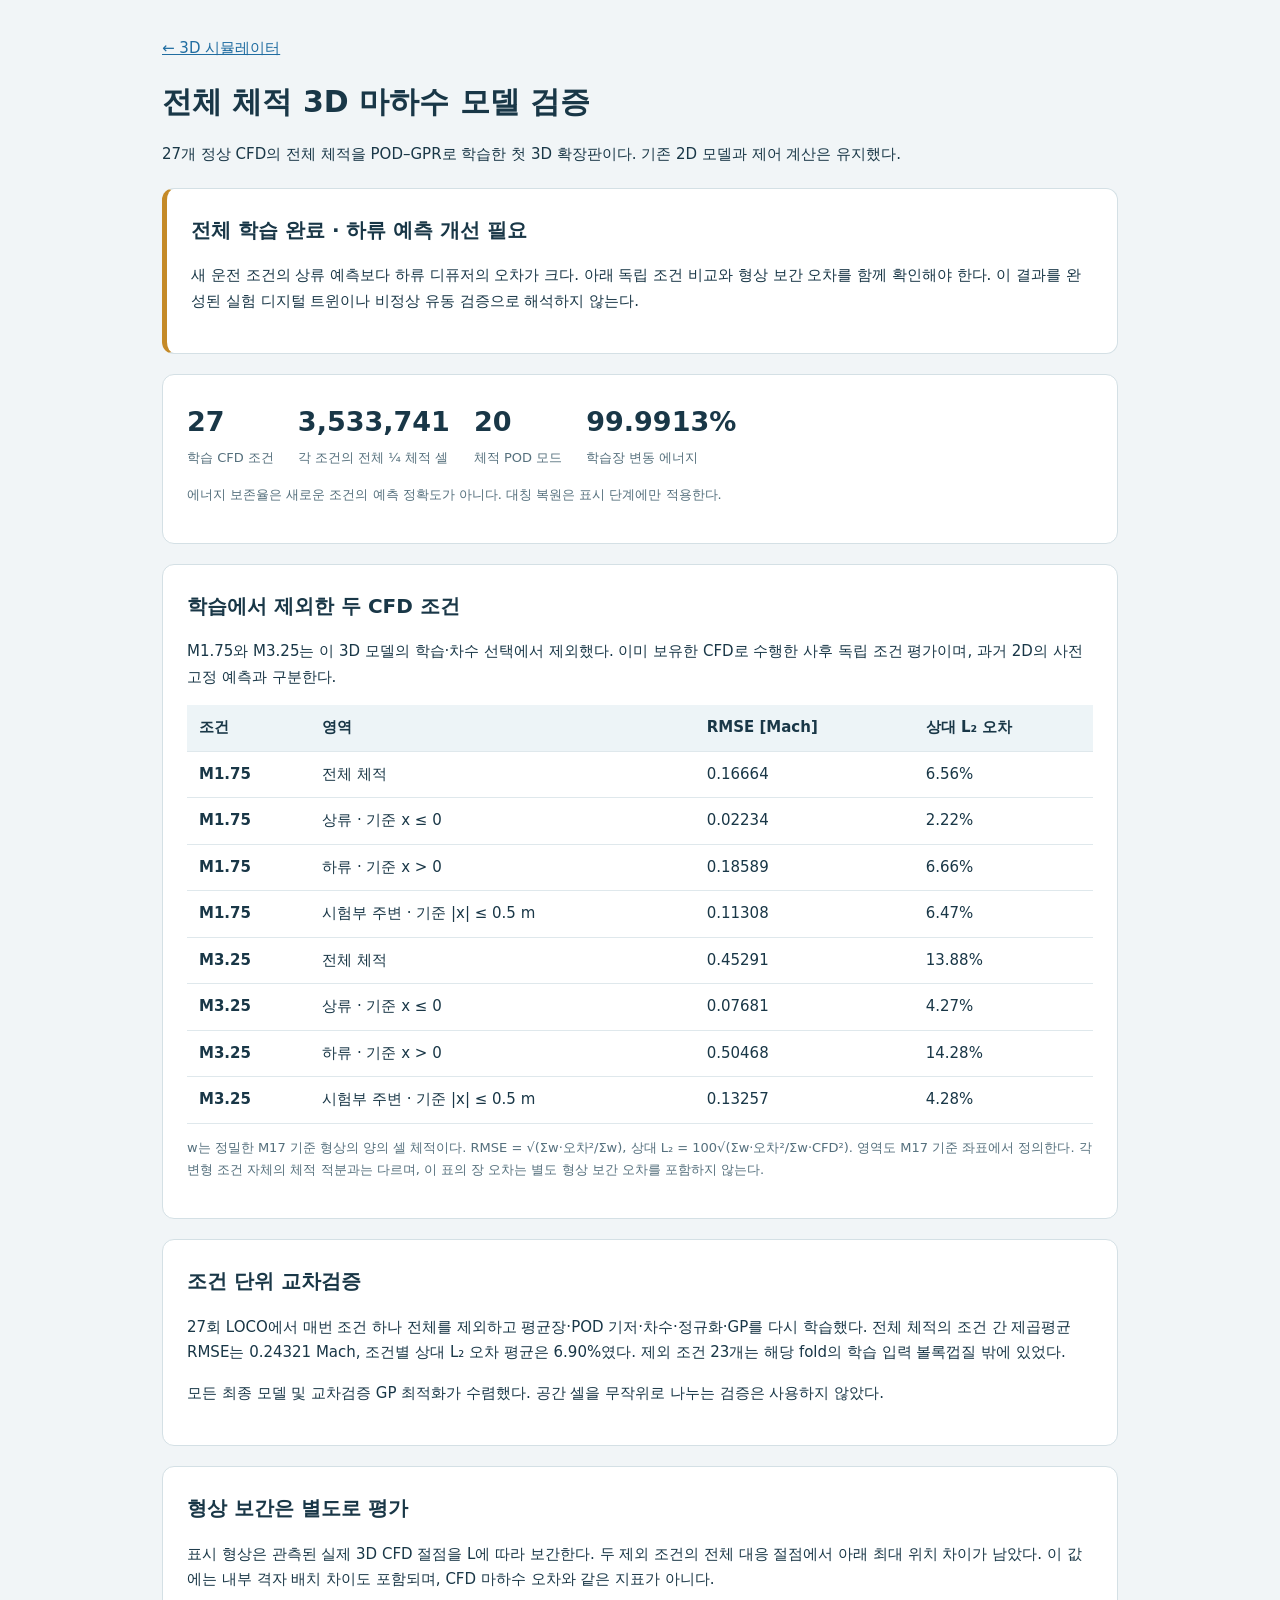
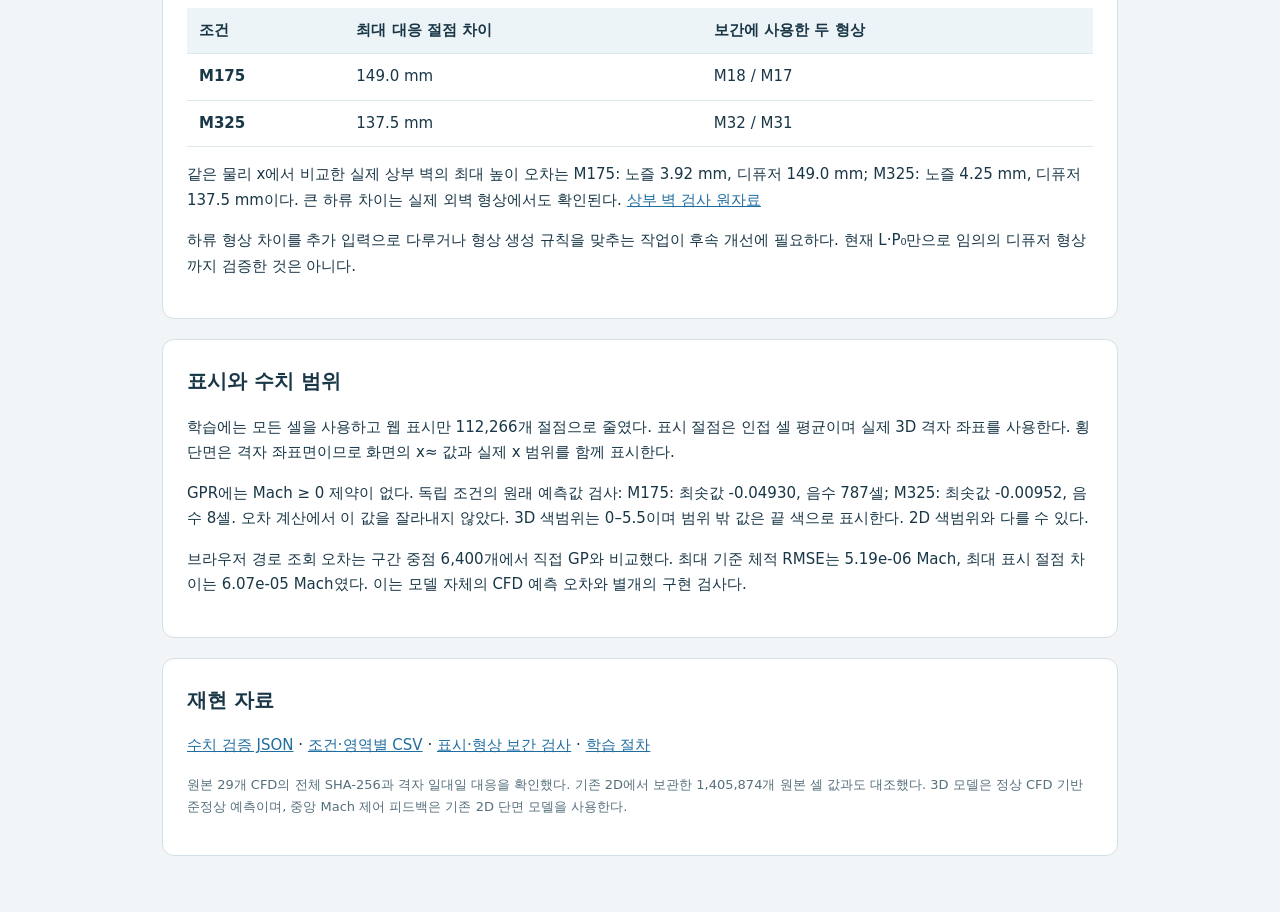
==== volume/validation.html @ 61a1408a "Add full-volume Mach POD-GPR model and interactive 3D view" ====
<!doctype html><html lang="ko"><meta charset="utf-8"><meta name="viewport" content="width=device-width,initial-scale=1">
<title>전체 체적 3D Mach 모델 검증</title><style>
*{box-sizing:border-box}body{margin:0;background:#f1f5f7;color:#193747;font:15px/1.7 system-ui,sans-serif}main{max-width:1000px;margin:auto;padding:36px 22px}a{color:#206da1}h1{font-size:30px;line-height:1.35}h2{font-size:20px;margin-top:0}.card{background:white;padding:24px;border:1px solid #d4e0e5;border-radius:12px;margin:20px 0}.notice{border-left:5px solid #c58a27}.small{font-size:13px;color:#55707d}.table{overflow-x:auto}table{border-collapse:collapse;width:100%;font-variant-numeric:tabular-nums}th,td{padding:10px 12px;border-bottom:1px solid #dfe8ec;text-align:left;white-space:nowrap}thead{background:#edf4f7}.numbers{display:flex;gap:24px;flex-wrap:wrap}.numbers strong{font-size:27px;display:block}.numbers span{font-size:13px;color:#55707d}code{font-size:13px}@media(max-width:600px){main{padding:20px 12px}.card{padding:17px}h1{font-size:25px}}
</style><main><a href="../?view=3d">← 3D 시뮬레이터</a><h1>전체 체적 3D 마하수 모델 검증</h1>
<p>27개 정상 CFD의 전체 체적을 POD–GPR로 학습한 첫 3D 확장판이다. 기존 2D 모델과 제어 계산은 유지했다.</p>
<section class="card notice"><h2>전체 학습 완료 · 하류 예측 개선 필요</h2><p>새 운전 조건의 상류 예측보다 하류 디퓨저의 오차가 크다. 아래 독립 조건 비교와 형상 보간 오차를 함께 확인해야 한다. 이 결과를 완성된 실험 디지털 트윈이나 비정상 유동 검증으로 해석하지 않는다.</p></section>
<section class="card"><div class="numbers"><div><strong>27</strong><span>학습 CFD 조건</span></div><div><strong>3,533,741</strong><span>각 조건의 전체 ¼ 체적 셀</span></div><div><strong>20</strong><span>체적 POD 모드</span></div><div><strong>99.9913%</strong><span>학습장 변동 에너지</span></div></div><p class="small">에너지 보존율은 새로운 조건의 예측 정확도가 아니다. 대칭 복원은 표시 단계에만 적용한다.</p></section>
<section class="card"><h2>학습에서 제외한 두 CFD 조건</h2><p>M1.75와 M3.25는 이 3D 모델의 학습·차수 선택에서 제외했다. 이미 보유한 CFD로 수행한 사후 독립 조건 평가이며, 과거 2D의 사전 고정 예측과 구분한다.</p><div class="table"><table><thead><tr><th>조건</th><th>영역</th><th>RMSE [Mach]</th><th>상대 L₂ 오차</th></tr></thead><tbody><tr><th>M1.75</th><td>전체 체적</td><td>0.16664</td><td>6.56%</td></tr><tr><th>M1.75</th><td>상류 · 기준 x ≤ 0</td><td>0.02234</td><td>2.22%</td></tr><tr><th>M1.75</th><td>하류 · 기준 x > 0</td><td>0.18589</td><td>6.66%</td></tr><tr><th>M1.75</th><td>시험부 주변 · 기준 |x| ≤ 0.5 m</td><td>0.11308</td><td>6.47%</td></tr><tr><th>M3.25</th><td>전체 체적</td><td>0.45291</td><td>13.88%</td></tr><tr><th>M3.25</th><td>상류 · 기준 x ≤ 0</td><td>0.07681</td><td>4.27%</td></tr><tr><th>M3.25</th><td>하류 · 기준 x > 0</td><td>0.50468</td><td>14.28%</td></tr><tr><th>M3.25</th><td>시험부 주변 · 기준 |x| ≤ 0.5 m</td><td>0.13257</td><td>4.28%</td></tr></tbody></table></div><p class="small">w는 정밀한 M17 기준 형상의 양의 셀 체적이다. RMSE = √(Σw·오차²/Σw), 상대 L₂ = 100√(Σw·오차²/Σw·CFD²). 영역도 M17 기준 좌표에서 정의한다. 각 변형 조건 자체의 체적 적분과는 다르며, 이 표의 장 오차는 별도 형상 보간 오차를 포함하지 않는다.</p></section>
<section class="card"><h2>조건 단위 교차검증</h2><p>27회 LOCO에서 매번 조건 하나 전체를 제외하고 평균장·POD 기저·차수·정규화·GP를 다시 학습했다. 전체 체적의 조건 간 제곱평균 RMSE는 0.24321 Mach, 조건별 상대 L₂ 오차 평균은 6.90%였다. 제외 조건 23개는 해당 fold의 학습 입력 볼록껍질 밖에 있었다.</p><p>모든 최종 모델 및 교차검증 GP 최적화가 수렴했다. 공간 셀을 무작위로 나누는 검증은 사용하지 않았다.</p></section>
<section class="card"><h2>형상 보간은 별도로 평가</h2><p>표시 형상은 관측된 실제 3D CFD 절점을 L에 따라 보간한다. 두 제외 조건의 전체 대응 절점에서 아래 최대 위치 차이가 남았다. 이 값에는 내부 격자 배치 차이도 포함되며, CFD 마하수 오차와 같은 지표가 아니다.</p><div class="table"><table><thead><tr><th>조건</th><th>최대 대응 절점 차이</th><th>보간에 사용한 두 형상</th></tr></thead><tbody><tr><th>M175</th><td>149.0 mm</td><td>M18 / M17</td></tr><tr><th>M325</th><td>137.5 mm</td><td>M32 / M31</td></tr></tbody></table></div><p>같은 물리 x에서 비교한 실제 상부 벽의 최대 높이 오차는 M175: 노즐 3.92 mm, 디퓨저 149.0 mm; M325: 노즐 4.25 mm, 디퓨저 137.5 mm이다. 큰 하류 차이는 실제 외벽 형상에서도 확인된다. <a href="geometry_validation.json">상부 벽 검사 원자료</a></p><p>하류 형상 차이를 추가 입력으로 다루거나 형상 생성 규칙을 맞추는 작업이 후속 개선에 필요하다. 현재 L·P₀만으로 임의의 디퓨저 형상까지 검증한 것은 아니다.</p></section>
<section class="card"><h2>표시와 수치 범위</h2><p>학습에는 모든 셀을 사용하고 웹 표시만 112,266개 절점으로 줄였다. 표시 절점은 인접 셀 평균이며 실제 3D 격자 좌표를 사용한다. 횡단면은 격자 좌표면이므로 화면의 x≈ 값과 실제 x 범위를 함께 표시한다.</p><p>GPR에는 Mach ≥ 0 제약이 없다. 독립 조건의 원래 예측값 검사: M175: 최솟값 -0.04930, 음수 787셀; M325: 최솟값 -0.00952, 음수 8셀. 오차 계산에서 이 값을 잘라내지 않았다. 3D 색범위는 0–5.5이며 범위 밖 값은 끝 색으로 표시한다. 2D 색범위와 다를 수 있다.</p><p>브라우저 경로 조회 오차는 구간 중점 6,400개에서 직접 GP와 비교했다. 최대 기준 체적 RMSE는 5.19e-06 Mach, 최대 표시 절점 차이는 6.07e-05 Mach였다. 이는 모델 자체의 CFD 예측 오차와 별개의 구현 검사다.</p></section>
<section class="card"><h2>재현 자료</h2><p><a href="validation.json">수치 검증 JSON</a> · <a href="field_metrics.csv">조건·영역별 CSV</a> · <a href="export_audit.json">표시·형상 보간 검사</a> · <a href="../model_bundle/phase5_Mach_del_L/v10_volume_rom/README.md">학습 절차</a></p><p class="small">원본 29개 CFD의 전체 SHA-256과 격자 일대일 대응을 확인했다. 기존 2D에서 보관한 1,405,874개 원본 셀 값과도 대조했다. 3D 모델은 정상 CFD 기반 준정상 예측이며, 중앙 Mach 제어 피드백은 기존 2D 단면 모델을 사용한다.</p></section></main></html>
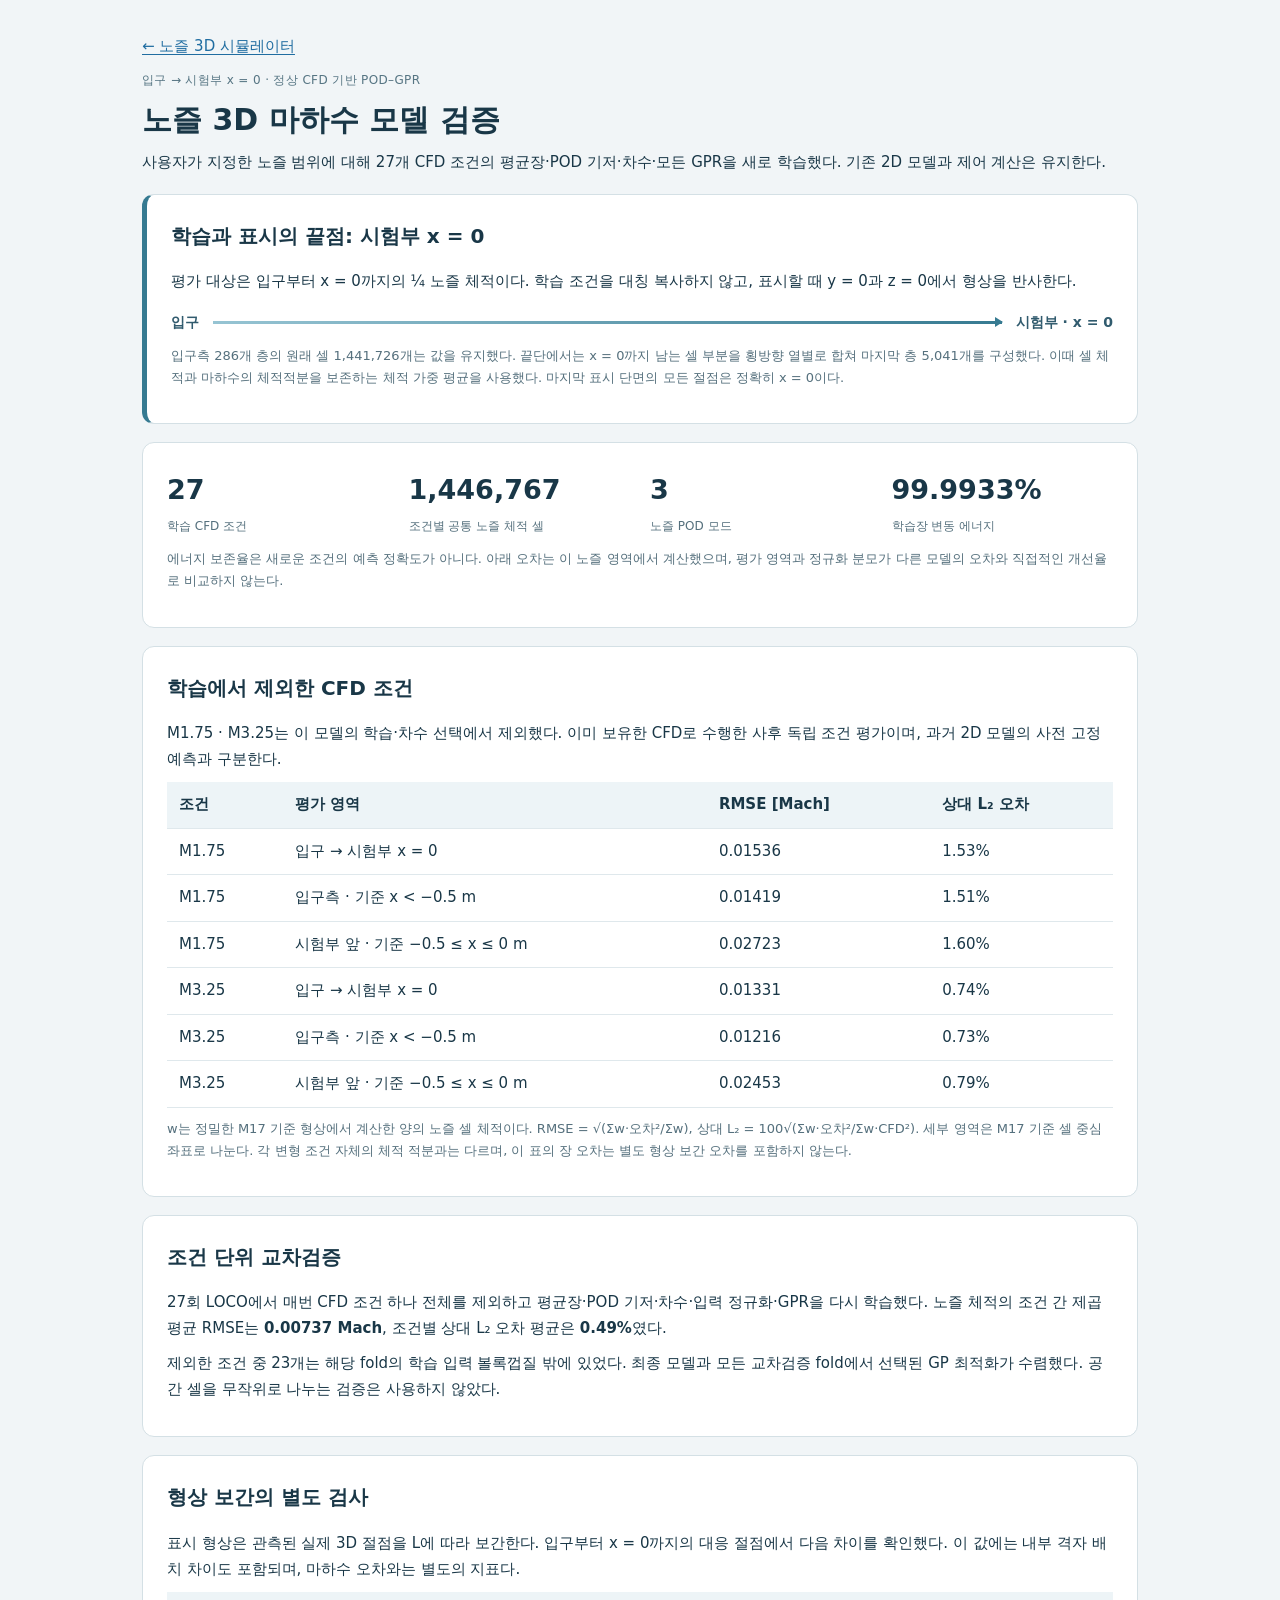
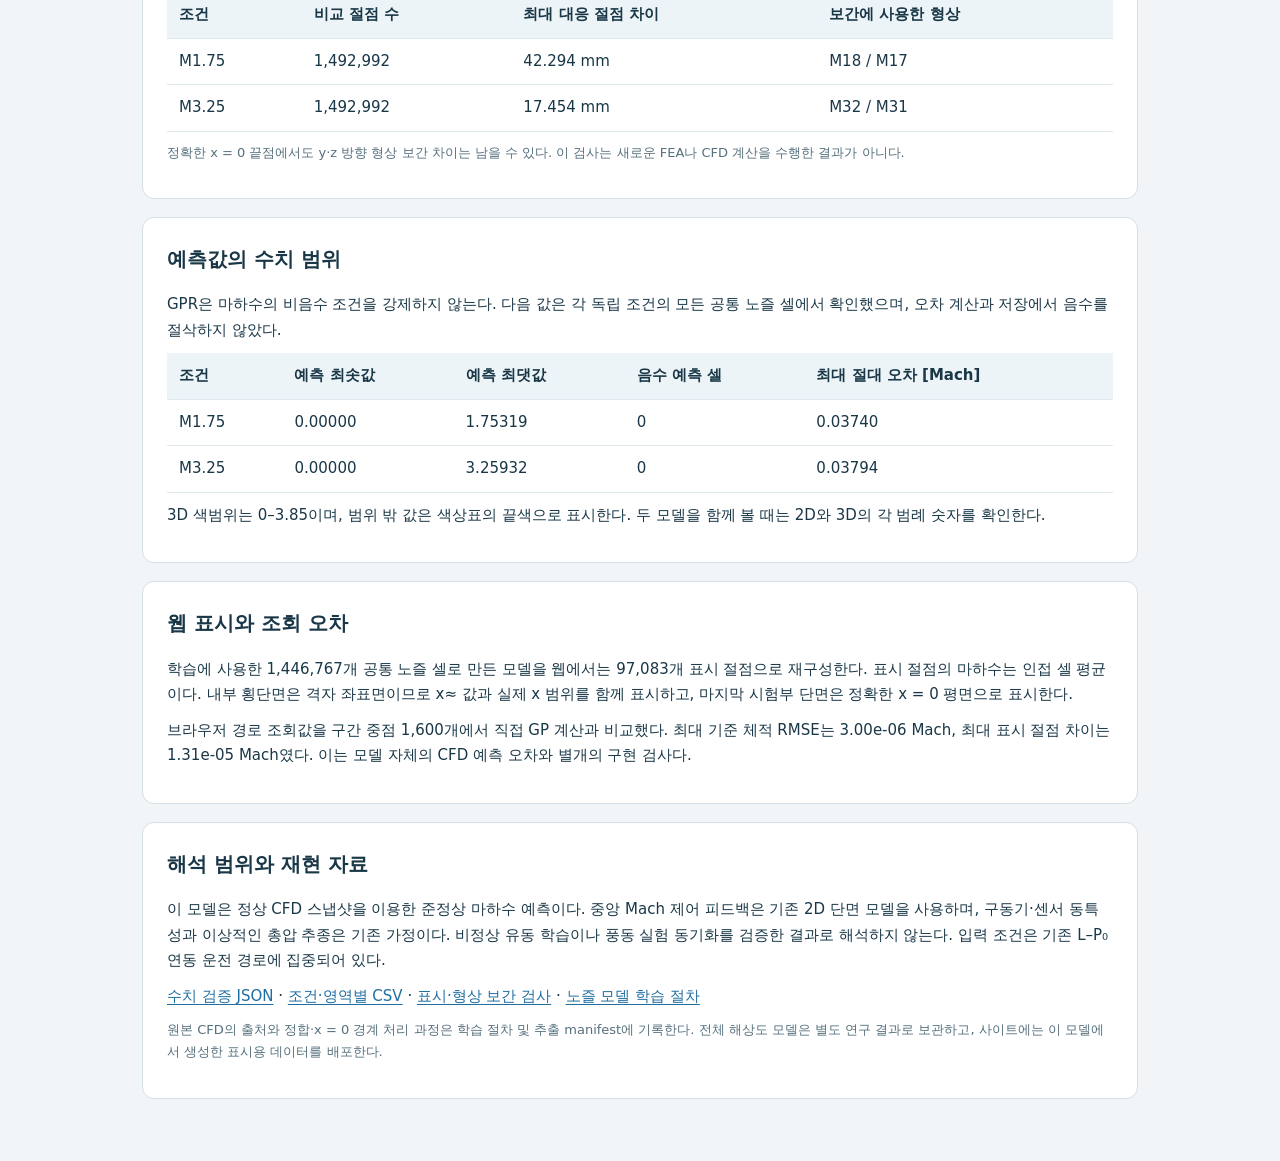
==== commit fee92323: "Retrain 3D Mach model through the x=0 test section" ====
--- a/volume/validation.html
+++ b/volume/validation.html
@@ -1,12 +1,38 @@
-<!doctype html><html lang="ko"><meta charset="utf-8"><meta name="viewport" content="width=device-width,initial-scale=1">
-<title>전체 체적 3D Mach 모델 검증</title><style>
-*{box-sizing:border-box}body{margin:0;background:#f1f5f7;color:#193747;font:15px/1.7 system-ui,sans-serif}main{max-width:1000px;margin:auto;padding:36px 22px}a{color:#206da1}h1{font-size:30px;line-height:1.35}h2{font-size:20px;margin-top:0}.card{background:white;padding:24px;border:1px solid #d4e0e5;border-radius:12px;margin:20px 0}.notice{border-left:5px solid #c58a27}.small{font-size:13px;color:#55707d}.table{overflow-x:auto}table{border-collapse:collapse;width:100%;font-variant-numeric:tabular-nums}th,td{padding:10px 12px;border-bottom:1px solid #dfe8ec;text-align:left;white-space:nowrap}thead{background:#edf4f7}.numbers{display:flex;gap:24px;flex-wrap:wrap}.numbers strong{font-size:27px;display:block}.numbers span{font-size:13px;color:#55707d}code{font-size:13px}@media(max-width:600px){main{padding:20px 12px}.card{padding:17px}h1{font-size:25px}}
-</style><main><a href="../?view=3d">← 3D 시뮬레이터</a><h1>전체 체적 3D 마하수 모델 검증</h1>
-<p>27개 정상 CFD의 전체 체적을 POD–GPR로 학습한 첫 3D 확장판이다. 기존 2D 모델과 제어 계산은 유지했다.</p>
-<section class="card notice"><h2>전체 학습 완료 · 하류 예측 개선 필요</h2><p>새 운전 조건의 상류 예측보다 하류 디퓨저의 오차가 크다. 아래 독립 조건 비교와 형상 보간 오차를 함께 확인해야 한다. 이 결과를 완성된 실험 디지털 트윈이나 비정상 유동 검증으로 해석하지 않는다.</p></section>
-<section class="card"><div class="numbers"><div><strong>27</strong><span>학습 CFD 조건</span></div><div><strong>3,533,741</strong><span>각 조건의 전체 ¼ 체적 셀</span></div><div><strong>20</strong><span>체적 POD 모드</span></div><div><strong>99.9913%</strong><span>학습장 변동 에너지</span></div></div><p class="small">에너지 보존율은 새로운 조건의 예측 정확도가 아니다. 대칭 복원은 표시 단계에만 적용한다.</p></section>
-<section class="card"><h2>학습에서 제외한 두 CFD 조건</h2><p>M1.75와 M3.25는 이 3D 모델의 학습·차수 선택에서 제외했다. 이미 보유한 CFD로 수행한 사후 독립 조건 평가이며, 과거 2D의 사전 고정 예측과 구분한다.</p><div class="table"><table><thead><tr><th>조건</th><th>영역</th><th>RMSE [Mach]</th><th>상대 L₂ 오차</th></tr></thead><tbody><tr><th>M1.75</th><td>전체 체적</td><td>0.16664</td><td>6.56%</td></tr><tr><th>M1.75</th><td>상류 · 기준 x ≤ 0</td><td>0.02234</td><td>2.22%</td></tr><tr><th>M1.75</th><td>하류 · 기준 x > 0</td><td>0.18589</td><td>6.66%</td></tr><tr><th>M1.75</th><td>시험부 주변 · 기준 |x| ≤ 0.5 m</td><td>0.11308</td><td>6.47%</td></tr><tr><th>M3.25</th><td>전체 체적</td><td>0.45291</td><td>13.88%</td></tr><tr><th>M3.25</th><td>상류 · 기준 x ≤ 0</td><td>0.07681</td><td>4.27%</td></tr><tr><th>M3.25</th><td>하류 · 기준 x > 0</td><td>0.50468</td><td>14.28%</td></tr><tr><th>M3.25</th><td>시험부 주변 · 기준 |x| ≤ 0.5 m</td><td>0.13257</td><td>4.28%</td></tr></tbody></table></div><p class="small">w는 정밀한 M17 기준 형상의 양의 셀 체적이다. RMSE = √(Σw·오차²/Σw), 상대 L₂ = 100√(Σw·오차²/Σw·CFD²). 영역도 M17 기준 좌표에서 정의한다. 각 변형 조건 자체의 체적 적분과는 다르며, 이 표의 장 오차는 별도 형상 보간 오차를 포함하지 않는다.</p></section>
-<section class="card"><h2>조건 단위 교차검증</h2><p>27회 LOCO에서 매번 조건 하나 전체를 제외하고 평균장·POD 기저·차수·정규화·GP를 다시 학습했다. 전체 체적의 조건 간 제곱평균 RMSE는 0.24321 Mach, 조건별 상대 L₂ 오차 평균은 6.90%였다. 제외 조건 23개는 해당 fold의 학습 입력 볼록껍질 밖에 있었다.</p><p>모든 최종 모델 및 교차검증 GP 최적화가 수렴했다. 공간 셀을 무작위로 나누는 검증은 사용하지 않았다.</p></section>
-<section class="card"><h2>형상 보간은 별도로 평가</h2><p>표시 형상은 관측된 실제 3D CFD 절점을 L에 따라 보간한다. 두 제외 조건의 전체 대응 절점에서 아래 최대 위치 차이가 남았다. 이 값에는 내부 격자 배치 차이도 포함되며, CFD 마하수 오차와 같은 지표가 아니다.</p><div class="table"><table><thead><tr><th>조건</th><th>최대 대응 절점 차이</th><th>보간에 사용한 두 형상</th></tr></thead><tbody><tr><th>M175</th><td>149.0 mm</td><td>M18 / M17</td></tr><tr><th>M325</th><td>137.5 mm</td><td>M32 / M31</td></tr></tbody></table></div><p>같은 물리 x에서 비교한 실제 상부 벽의 최대 높이 오차는 M175: 노즐 3.92 mm, 디퓨저 149.0 mm; M325: 노즐 4.25 mm, 디퓨저 137.5 mm이다. 큰 하류 차이는 실제 외벽 형상에서도 확인된다. <a href="geometry_validation.json">상부 벽 검사 원자료</a></p><p>하류 형상 차이를 추가 입력으로 다루거나 형상 생성 규칙을 맞추는 작업이 후속 개선에 필요하다. 현재 L·P₀만으로 임의의 디퓨저 형상까지 검증한 것은 아니다.</p></section>
-<section class="card"><h2>표시와 수치 범위</h2><p>학습에는 모든 셀을 사용하고 웹 표시만 112,266개 절점으로 줄였다. 표시 절점은 인접 셀 평균이며 실제 3D 격자 좌표를 사용한다. 횡단면은 격자 좌표면이므로 화면의 x≈ 값과 실제 x 범위를 함께 표시한다.</p><p>GPR에는 Mach ≥ 0 제약이 없다. 독립 조건의 원래 예측값 검사: M175: 최솟값 -0.04930, 음수 787셀; M325: 최솟값 -0.00952, 음수 8셀. 오차 계산에서 이 값을 잘라내지 않았다. 3D 색범위는 0–5.5이며 범위 밖 값은 끝 색으로 표시한다. 2D 색범위와 다를 수 있다.</p><p>브라우저 경로 조회 오차는 구간 중점 6,400개에서 직접 GP와 비교했다. 최대 기준 체적 RMSE는 5.19e-06 Mach, 최대 표시 절점 차이는 6.07e-05 Mach였다. 이는 모델 자체의 CFD 예측 오차와 별개의 구현 검사다.</p></section>
-<section class="card"><h2>재현 자료</h2><p><a href="validation.json">수치 검증 JSON</a> · <a href="field_metrics.csv">조건·영역별 CSV</a> · <a href="export_audit.json">표시·형상 보간 검사</a> · <a href="../model_bundle/phase5_Mach_del_L/v10_volume_rom/README.md">학습 절차</a></p><p class="small">원본 29개 CFD의 전체 SHA-256과 격자 일대일 대응을 확인했다. 기존 2D에서 보관한 1,405,874개 원본 셀 값과도 대조했다. 3D 모델은 정상 CFD 기반 준정상 예측이며, 중앙 Mach 제어 피드백은 기존 2D 단면 모델을 사용한다.</p></section></main></html>+<!doctype html>
+<html lang="ko"><head><meta charset="utf-8"><meta name="viewport" content="width=device-width,initial-scale=1">
+<title>노즐 3D 마하수 모델 검증 · 입구부터 x=0</title>
+<style>
+*{box-sizing:border-box}body{margin:0;background:#f1f5f7;color:#193747;font:15px/1.7 system-ui,sans-serif}main{max-width:1040px;margin:auto;padding:34px 22px 44px}a{color:#206da1;text-underline-offset:3px}a:focus-visible{outline:3px solid #7cb6d8;outline-offset:3px}h1{font-size:30px;line-height:1.35;margin:10px 0}h2{font-size:20px;margin-top:0}p{margin:10px 0}.eyebrow{color:#567583;font-size:12px;letter-spacing:.03em}.card{background:white;padding:24px;border:1px solid #d4e0e5;border-radius:12px;margin:18px 0}.scope{border-left:5px solid #367a91}.small{font-size:13px;color:#55707d}.table{overflow-x:auto}table{border-collapse:collapse;width:100%;font-variant-numeric:tabular-nums}th,td{padding:10px 12px;border-bottom:1px solid #dfe8ec;text-align:left;white-space:nowrap}thead{background:#edf4f7}.numbers{display:grid;grid-template-columns:repeat(4,1fr);gap:20px}.numbers strong{font-size:27px;display:block;white-space:nowrap}.numbers span{font-size:12px;color:#55707d}.boundary{display:flex;align-items:center;gap:14px;margin:16px 0 3px;color:#315b6e;font-size:14px}.boundary .line{height:3px;flex:1;background:linear-gradient(90deg,#96c4d3,#367a91);position:relative}.boundary .line:after{content:"";position:absolute;right:-1px;top:-4px;border-top:5px solid transparent;border-bottom:5px solid transparent;border-left:8px solid #367a91}.formula{font-family:system-ui,sans-serif;white-space:normal}code{font-size:13px}@media(max-width:700px){main{padding:20px 12px}.card{padding:17px}h1{font-size:25px}.numbers{grid-template-columns:repeat(2,1fr);gap:13px}.numbers strong{font-size:24px}.boundary{font-size:12px}}
+</style></head><body><main>
+<a href="../?view=3d">← 노즐 3D 시뮬레이터</a>
+<p class="eyebrow">입구 → 시험부 x = 0 · 정상 CFD 기반 POD–GPR</p>
+<h1>노즐 3D 마하수 모델 검증</h1>
+<p>사용자가 지정한 노즐 범위에 대해 27개 CFD 조건의 평균장·POD 기저·차수·모든 GPR을 새로 학습했다. 기존 2D 모델과 제어 계산은 유지한다.</p>
+<section class="card scope"><h2>학습과 표시의 끝점: 시험부 x = 0</h2>
+<p>평가 대상은 입구부터 x = 0까지의 ¼ 노즐 체적이다. 학습 조건을 대칭 복사하지 않고, 표시할 때 y = 0과 z = 0에서 형상을 반사한다.</p>
+<div class="boundary" aria-label="학습 범위는 입구부터 정확한 x=0 시험부 평면까지"><strong>입구</strong><span class="line" aria-hidden="true"></span><strong>시험부 · x = 0</strong></div>
+<p class="small">입구측 286개 층의 원래 셀 1,441,726개는 값을 유지했다. 끝단에서는 x = 0까지 남는 셀 부분을 횡방향 열별로 합쳐 마지막 층 5,041개를 구성했다. 이때 셀 체적과 마하수의 체적적분을 보존하는 체적 가중 평균을 사용했다. 마지막 표시 단면의 모든 절점은 정확히 x = 0이다.</p></section>
+<section class="card"><div class="numbers"><div><strong>27</strong><span>학습 CFD 조건</span></div><div><strong>1,446,767</strong><span>조건별 공통 노즐 체적 셀</span></div><div><strong>3</strong><span>노즐 POD 모드</span></div><div><strong>99.9933%</strong><span>학습장 변동 에너지</span></div></div><p class="small">에너지 보존율은 새로운 조건의 예측 정확도가 아니다. 아래 오차는 이 노즐 영역에서 계산했으며, 평가 영역과 정규화 분모가 다른 모델의 오차와 직접적인 개선율로 비교하지 않는다.</p></section>
+<section class="card"><h2>학습에서 제외한 CFD 조건</h2>
+<p>M1.75 · M3.25는 이 모델의 학습·차수 선택에서 제외했다. 이미 보유한 CFD로 수행한 사후 독립 조건 평가이며, 과거 2D 모델의 사전 고정 예측과 구분한다.</p>
+<div class="table"><table><thead><tr><th scope="col">조건</th><th scope="col">평가 영역</th><th scope="col">RMSE [Mach]</th><th scope="col">상대 L₂ 오차</th></tr></thead><tbody><tr><td>M1.75</td><td>입구 → 시험부 x = 0</td><td>0.01536</td><td>1.53%</td></tr><tr><td>M1.75</td><td>입구측 · 기준 x &lt; −0.5 m</td><td>0.01419</td><td>1.51%</td></tr><tr><td>M1.75</td><td>시험부 앞 · 기준 −0.5 ≤ x ≤ 0 m</td><td>0.02723</td><td>1.60%</td></tr><tr><td>M3.25</td><td>입구 → 시험부 x = 0</td><td>0.01331</td><td>0.74%</td></tr><tr><td>M3.25</td><td>입구측 · 기준 x &lt; −0.5 m</td><td>0.01216</td><td>0.73%</td></tr><tr><td>M3.25</td><td>시험부 앞 · 기준 −0.5 ≤ x ≤ 0 m</td><td>0.02453</td><td>0.79%</td></tr></tbody></table></div>
+<p class="small formula">w는 정밀한 M17 기준 형상에서 계산한 양의 노즐 셀 체적이다. RMSE = √(Σw·오차²/Σw), 상대 L₂ = 100√(Σw·오차²/Σw·CFD²). 세부 영역은 M17 기준 셀 중심 좌표로 나눈다. 각 변형 조건 자체의 체적 적분과는 다르며, 이 표의 장 오차는 별도 형상 보간 오차를 포함하지 않는다.</p></section>
+<section class="card"><h2>조건 단위 교차검증</h2>
+<p>27회 LOCO에서 매번 CFD 조건 하나 전체를 제외하고 평균장·POD 기저·차수·입력 정규화·GPR을 다시 학습했다. 노즐 체적의 조건 간 제곱평균 RMSE는 <strong>0.00737 Mach</strong>, 조건별 상대 L₂ 오차 평균은 <strong>0.49%</strong>였다.</p>
+<p>제외한 조건 중 23개는 해당 fold의 학습 입력 볼록껍질 밖에 있었다. 최종 모델과 모든 교차검증 fold에서 선택된 GP 최적화가 수렴했다. 공간 셀을 무작위로 나누는 검증은 사용하지 않았다.</p></section>
+<section class="card"><h2>형상 보간의 별도 검사</h2>
+<p>표시 형상은 관측된 실제 3D 절점을 L에 따라 보간한다. 입구부터 x = 0까지의 대응 절점에서 다음 차이를 확인했다. 이 값에는 내부 격자 배치 차이도 포함되며, 마하수 오차와는 별도의 지표다.</p>
+<div class="table"><table><thead><tr><th scope="col">조건</th><th scope="col">비교 절점 수</th><th scope="col">최대 대응 절점 차이</th><th scope="col">보간에 사용한 형상</th></tr></thead><tbody><tr><td>M1.75</td><td>1,492,992</td><td>42.294 mm</td><td>M18 / M17</td></tr><tr><td>M3.25</td><td>1,492,992</td><td>17.454 mm</td><td>M32 / M31</td></tr></tbody></table></div>
+<p class="small">정확한 x = 0 끝점에서도 y·z 방향 형상 보간 차이는 남을 수 있다. 이 검사는 새로운 FEA나 CFD 계산을 수행한 결과가 아니다.</p></section>
+<section class="card"><h2>예측값의 수치 범위</h2>
+<p>GPR은 마하수의 비음수 조건을 강제하지 않는다. 다음 값은 각 독립 조건의 모든 공통 노즐 셀에서 확인했으며, 오차 계산과 저장에서 음수를 절삭하지 않았다.</p>
+<div class="table"><table><thead><tr><th scope="col">조건</th><th scope="col">예측 최솟값</th><th scope="col">예측 최댓값</th><th scope="col">음수 예측 셀</th><th scope="col">최대 절대 오차 [Mach]</th></tr></thead><tbody><tr><td>M1.75</td><td>0.00000</td><td>1.75319</td><td>0</td><td>0.03740</td></tr><tr><td>M3.25</td><td>0.00000</td><td>3.25932</td><td>0</td><td>0.03794</td></tr></tbody></table></div>
+<p>3D 색범위는 0–3.85이며, 범위 밖 값은 색상표의 끝색으로 표시한다. 두 모델을 함께 볼 때는 2D와 3D의 각 범례 숫자를 확인한다.</p></section>
+<section class="card"><h2>웹 표시와 조회 오차</h2>
+<p>학습에 사용한 1,446,767개 공통 노즐 셀로 만든 모델을 웹에서는 97,083개 표시 절점으로 재구성한다. 표시 절점의 마하수는 인접 셀 평균이다. 내부 횡단면은 격자 좌표면이므로 x≈ 값과 실제 x 범위를 함께 표시하고, 마지막 시험부 단면은 정확한 x = 0 평면으로 표시한다.</p>
+<p>브라우저 경로 조회값을 구간 중점 1,600개에서 직접 GP 계산과 비교했다. 최대 기준 체적 RMSE는 3.00e-06 Mach, 최대 표시 절점 차이는 1.31e-05 Mach였다. 이는 모델 자체의 CFD 예측 오차와 별개의 구현 검사다.</p></section>
+<section class="card"><h2>해석 범위와 재현 자료</h2>
+<p>이 모델은 정상 CFD 스냅샷을 이용한 준정상 마하수 예측이다. 중앙 Mach 제어 피드백은 기존 2D 단면 모델을 사용하며, 구동기·센서 동특성과 이상적인 총압 추종은 기존 가정이다. 비정상 유동 학습이나 풍동 실험 동기화를 검증한 결과로 해석하지 않는다. 입력 조건은 기존 L–P₀ 연동 운전 경로에 집중되어 있다.</p>
+<p><a href="validation.json">수치 검증 JSON</a> · <a href="field_metrics.csv">조건·영역별 CSV</a> · <a href="export_audit.json">표시·형상 보간 검사</a> · <a href="../model_bundle/phase5_Mach_del_L/v11_nozzle_volume/README.md">노즐 모델 학습 절차</a></p>
+<p class="small">원본 CFD의 출처와 정합·x = 0 경계 처리 과정은 학습 절차 및 추출 manifest에 기록한다. 전체 해상도 모델은 별도 연구 결과로 보관하고, 사이트에는 이 모델에서 생성한 표시용 데이터를 배포한다.</p></section>
+</main></body></html>
